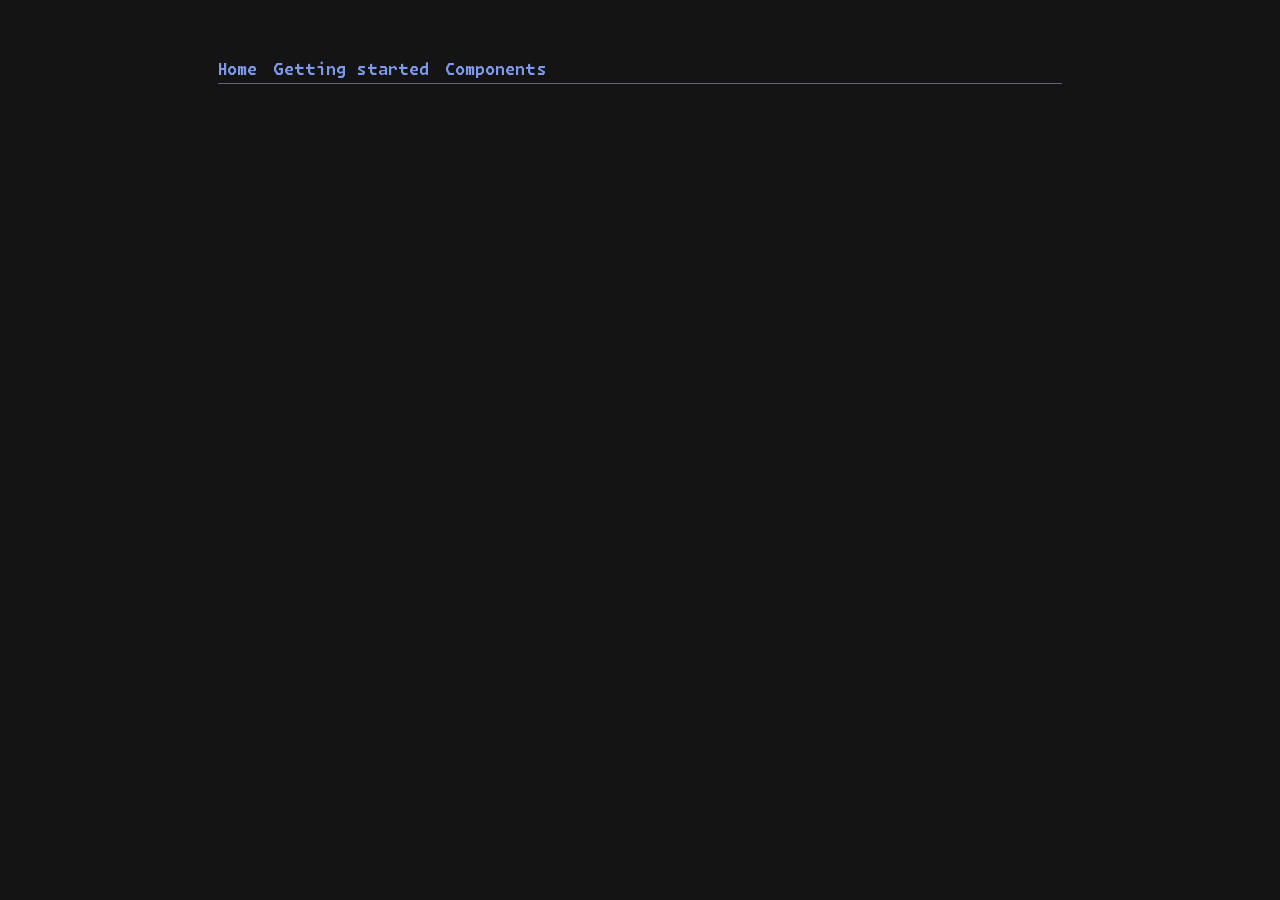
==== docs/components.html @ 402f46d0 "docs: merged docs to main, license merged docs to main since i can exclude docs in typst.toml" ====
<!DOCTYPE html><html><head><meta charset="utf-8"><link rel="stylesheet" href="vague.css"><title>Components</title></head><nav style="display: flex; gap: 1rem; flex-wrap: wrap;"><a href="index.html"><strong style="display: block">Home</strong></a><a href="gettingstarted.html"><strong style="display: block">Getting started</strong></a><a href="#"><strong style="display: block">Components</strong></a></nav><body></body></html>
---- docs/vague.css ----
/* Vague-inspired documentation stylesheet
   Palette: https://github.com/vague-theme/vague.nvim */

:root {
  color-scheme: dark;

  --black: #141415;
  --shadow: #1c1c24;
  --graphite: #252530;
  --onyx: #333738;
  --muted: #606079;
  --gray: #878787;
  --white: #cdcdcd;
  --yellow: #f3be7c;
  --amber: #e8b589;
  --gold: #e0a363;
  --peach: #c48282;
  --red: #d8647e;
  --storm: #405065;
  --lilac: #c3c3d5;
  --cyan: #aeaed1;
  --magenta: #bb9dbd;
  --aqua: #b4d4cf;
  --lavender: #90a0b5;
  --teal: #9bb4bc;
  --blue: #6e94b2;
  --iris: #7e98e8;
  --green: #7fa563;

  --bg: var(--black);
  --surface: var(--shadow);
  --border: var(--graphite);
  --fg: var(--white);
  --text-muted: var(--gray);
}

@font-face {
  font-family: "Monaspace Krypton";
  src: url("fonts/MonaspaceKryptonVar.woff2") format("woff2");
  font-weight: 100 900;
  font-style: normal;
  font-display: swap;
}

* {
  box-sizing: border-box;
}

html {
  margin: 0 auto;
  max-width: 900px;
}

body {
  background-color: var(--bg);
  color: var(--fg);
  padding: 3rem 1.25rem 5rem;
  font: 16px/1.7 system-ui, sans-serif;
}

h1,
h2,
h3,
h4,
h5,
h6 {
  color: var(--fg);
  line-height: 1.3;
  margin: 2rem 0 0.75rem;
  font-family: "Monaspace Krypton", monospace;
}

h1 {
  font-size: 2rem;
}

h2 {
  font-size: 1.5rem;
}

h3 {
  font-size: 1.2rem;
}

p,
ul,
ol {
  margin: 0 0 1rem;
}

li+li {
  margin-top: 0.25rem;
}

/* Links */
a {
  color: var(--iris);
  text-decoration: none;
}

a:hover {
  color: var(--aqua);
  text-decoration: underline;
}

a:focus-visible {
  outline: 2px solid var(--iris);
  outline-offset: 3px;
}

/* Inline and block code */
code,
pre {
  font-family: ui-monospace, 'Cascadia Code', monospace;
}

code {
  color: var(--amber);
  background: var(--surface);
  padding: 0.15em 0.35em;
  border-radius: 4px;
  font-size: 0.9em;
}

pre {
  background: var(--surface);
  border: 1px solid var(--border);
  border-radius: 6px;
  padding: 1rem;
  overflow-x: auto;
  line-height: 1.5;
}

pre code {
  padding: 0;
  color: var(--fg);
  background: transparent;
}

/* Quotes, separators, and tables */
blockquote {
  margin: 1.5rem 0;
  padding: 0.25rem 1rem;
  border-left: 3px solid var(--cyan);
  color: var(--text-muted);
}

hr {
  border: 0;
  border-top: 1px solid var(--border);
  margin: 2rem 0;
}

table {
  width: 100%;
  border-collapse: collapse;
  margin: 1.5rem 0;
}

th,
td {
  padding: 0.5rem 0.75rem;
  border-bottom: 1px solid var(--border);
  text-align: left;
}

th {
  color: var(--aqua);
}

img,
svg {
  max-width: 100%;
  height: auto;
}

nav {
  font-family: "Monaspace Krypton", monospace;
  border-bottom: 1px solid var(--muted);
}

::selection {
  background: var(--storm);
  color: var(--fg);
}
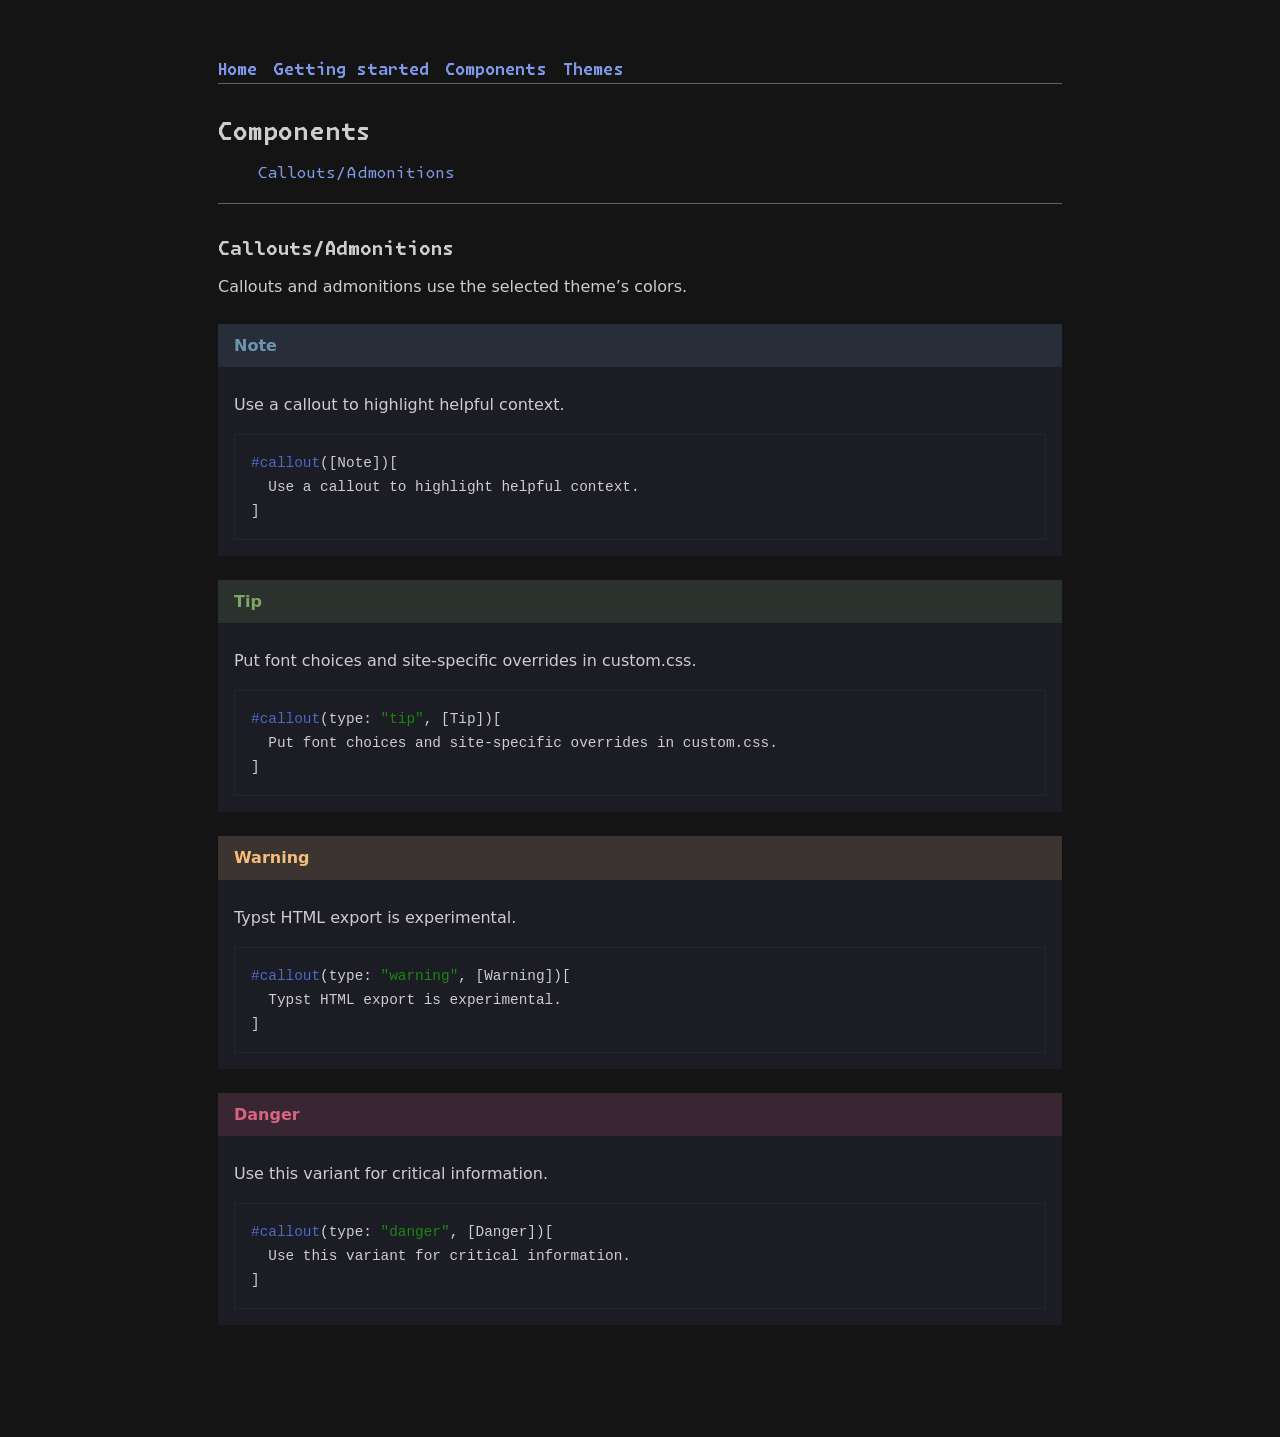
==== commit 4a12438b: "feat(themes, components): rosepine, callout Added css for three rosepine themes (changed existing va" ====
--- a/docs/components.html
+++ b/docs/components.html
@@ -1 +1,9 @@
-<!DOCTYPE html><html><head><meta charset="utf-8"><link rel="stylesheet" href="vague.css"><title>Components</title></head><nav style="display: flex; gap: 1rem; flex-wrap: wrap;"><a href="index.html"><strong style="display: block">Home</strong></a><a href="gettingstarted.html"><strong style="display: block">Getting started</strong></a><a href="#"><strong style="display: block">Components</strong></a></nav><body></body></html>+<!DOCTYPE html><html><head><meta charset="utf-8"><link rel="stylesheet" href="vague.css"><link rel="stylesheet" href="components.css"><link rel="stylesheet" href="custom.css"><title>Components</title></head><nav><a href="index.html"><strong style="display: block">Home</strong></a><a href="gettingstarted.html"><strong style="display: block">Getting started</strong></a><a href="#"><strong style="display: block">Components</strong></a><a href="themes.html"><strong style="display: block">Themes</strong></a></nav><body><h2>Components</h2><nav role="doc-toc"><ol style="list-style-type: none"><li><a href="#loc-1">Callouts/Admonitions</a></li></ol></nav><h3 id="loc-1">Callouts/Admonitions</h3><p>Callouts and admonitions use the selected theme’s colors.</p><aside class="callout note"><p class="callout-title">Note</p><p>Use a callout to highlight helpful context.</p><pre><code data-lang="typst"><span style="color: #4b69c6">#</span><span style="color: #4b69c6">callout</span>([Note])[
+  Use a callout to highlight helpful context.
+]</code></pre></aside><aside class="callout tip"><p class="callout-title">Tip</p><p>Put font choices and site-specific overrides in custom.css.</p><pre><code data-lang="typst"><span style="color: #4b69c6">#</span><span style="color: #4b69c6">callout</span>(type: <span style="color: #198810">"tip"</span>, [Tip])[
+  Put font choices and site-specific overrides in custom.css.
+]</code></pre></aside><aside class="callout warning"><p class="callout-title">Warning</p><p>Typst HTML export is experimental.</p><pre><code data-lang="typst"><span style="color: #4b69c6">#</span><span style="color: #4b69c6">callout</span>(type: <span style="color: #198810">"warning"</span>, [Warning])[
+  Typst HTML export is experimental.
+]</code></pre></aside><aside class="callout danger"><p class="callout-title">Danger</p><p>Use this variant for critical information.</p><pre><code data-lang="typst"><span style="color: #4b69c6">#</span><span style="color: #4b69c6">callout</span>(type: <span style="color: #198810">"danger"</span>, [Danger])[
+  Use this variant for critical information.
+]</code></pre></aside></body></html>
--- a/docs/vague.css
+++ b/docs/vague.css
@@ -1,9 +1,10 @@
-/* Vague-inspired documentation stylesheet
+/* Vague color theme
    Palette: https://github.com/vague-theme/vague.nvim */
 
 :root {
   color-scheme: dark;
 
+  /* Theme-specific palette. Shared components never reference these names. */
   --black: #141415;
   --shadow: #1c1c24;
   --graphite: #252530;
@@ -27,159 +28,38 @@
   --iris: #7e98e8;
   --green: #7fa563;
 
+  /* Public theme roles. Keep these names identical in every theme.
+     Multiple roles may reference the same palette color. */
+  /* Main page background; use the darkest/lightest base of the theme. */
   --bg: var(--black);
+  /* Raised background for code and callout bodies; slightly offset from --bg. */
   --surface: var(--shadow);
+  /* Subtle separator for code blocks, tables, and horizontal rules. */
   --border: var(--graphite);
+  /* Primary text, headings, and selected text; high contrast against backgrounds. */
   --fg: var(--white);
+  /* Secondary text in blockquotes; quieter than --fg but still readable. */
   --text-muted: var(--gray);
+  /* Links and keyboard focus outlines; a clear accent against --bg. */
+  --link: var(--iris);
+  /* Hovered links; a distinct, readable accent. */
+  --link-hover: var(--aqua);
+  /* Inline code text; a readable accent against --surface. */
+  --code: var(--amber);
+  /* Blockquote left border; a secondary accent. */
+  --quote: var(--cyan);
+  /* Table header text; a readable accent. */
+  --table-heading: var(--aqua);
+  /* Navigation bottom separator; a neutral separator color. */
+  --nav-border: var(--muted);
+  /* Selected text background; must contrast with --fg. */
+  --selection-bg: var(--storm);
+  /* Note/info callout titles and tinted headers; typically blue or cyan. */
+  --info: var(--blue);
+  /* Tip/success callout titles and tinted headers; green or another positive accent. */
+  --success: var(--green);
+  /* Warning/caution callout titles and tinted headers; typically gold or orange. */
+  --warning: var(--yellow);
+  /* Danger/error callout titles and tinted headers; typically red or pink. */
+  --danger: var(--red);
 }
-
-@font-face {
-  font-family: "Monaspace Krypton";
-  src: url("fonts/MonaspaceKryptonVar.woff2") format("woff2");
-  font-weight: 100 900;
-  font-style: normal;
-  font-display: swap;
-}
-
-* {
-  box-sizing: border-box;
-}
-
-html {
-  margin: 0 auto;
-  max-width: 900px;
-}
-
-body {
-  background-color: var(--bg);
-  color: var(--fg);
-  padding: 3rem 1.25rem 5rem;
-  font: 16px/1.7 system-ui, sans-serif;
-}
-
-h1,
-h2,
-h3,
-h4,
-h5,
-h6 {
-  color: var(--fg);
-  line-height: 1.3;
-  margin: 2rem 0 0.75rem;
-  font-family: "Monaspace Krypton", monospace;
-}
-
-h1 {
-  font-size: 2rem;
-}
-
-h2 {
-  font-size: 1.5rem;
-}
-
-h3 {
-  font-size: 1.2rem;
-}
-
-p,
-ul,
-ol {
-  margin: 0 0 1rem;
-}
-
-li+li {
-  margin-top: 0.25rem;
-}
-
-/* Links */
-a {
-  color: var(--iris);
-  text-decoration: none;
-}
-
-a:hover {
-  color: var(--aqua);
-  text-decoration: underline;
-}
-
-a:focus-visible {
-  outline: 2px solid var(--iris);
-  outline-offset: 3px;
-}
-
-/* Inline and block code */
-code,
-pre {
-  font-family: ui-monospace, 'Cascadia Code', monospace;
-}
-
-code {
-  color: var(--amber);
-  background: var(--surface);
-  padding: 0.15em 0.35em;
-  border-radius: 4px;
-  font-size: 0.9em;
-}
-
-pre {
-  background: var(--surface);
-  border: 1px solid var(--border);
-  border-radius: 6px;
-  padding: 1rem;
-  overflow-x: auto;
-  line-height: 1.5;
-}
-
-pre code {
-  padding: 0;
-  color: var(--fg);
-  background: transparent;
-}
-
-/* Quotes, separators, and tables */
-blockquote {
-  margin: 1.5rem 0;
-  padding: 0.25rem 1rem;
-  border-left: 3px solid var(--cyan);
-  color: var(--text-muted);
-}
-
-hr {
-  border: 0;
-  border-top: 1px solid var(--border);
-  margin: 2rem 0;
-}
-
-table {
-  width: 100%;
-  border-collapse: collapse;
-  margin: 1.5rem 0;
-}
-
-th,
-td {
-  padding: 0.5rem 0.75rem;
-  border-bottom: 1px solid var(--border);
-  text-align: left;
-}
-
-th {
-  color: var(--aqua);
-}
-
-img,
-svg {
-  max-width: 100%;
-  height: auto;
-}
-
-nav {
-  font-family: "Monaspace Krypton", monospace;
-  border-bottom: 1px solid var(--muted);
-}
-
-::selection {
-  background: var(--storm);
-  color: var(--fg);
-}
--- a/docs/components.css
+++ b/docs/components.css
@@ -0,0 +1,186 @@
+/* Shared layout, typography, and components. Colors come from the theme. */
+
+* {
+  box-sizing: border-box;
+}
+
+html {
+  margin: 0 auto;
+  max-width: 900px;
+}
+
+body {
+  background-color: var(--bg);
+  color: var(--fg);
+  padding: 3rem 1.25rem 5rem;
+  font: 16px/1.7 var(--font-body, system-ui, sans-serif);
+}
+
+h1,
+h2,
+h3,
+h4,
+h5,
+h6 {
+  color: var(--fg);
+  line-height: 1.3;
+  margin: 2rem 0 0.75rem;
+  font-family: var(--font-heading, system-ui, sans-serif);
+}
+
+h1 {
+  font-size: 2rem;
+}
+
+h2 {
+  font-size: 1.5rem;
+}
+
+h3 {
+  font-size: 1.2rem;
+}
+
+p,
+ul,
+ol {
+  margin: 0 0 1rem;
+}
+
+li + li {
+  margin-top: 0.25rem;
+}
+
+/* Links */
+a {
+  color: var(--link);
+  text-decoration: none;
+}
+
+a:hover {
+  color: var(--link-hover);
+  text-decoration: underline;
+}
+
+a:focus-visible {
+  outline: 2px solid var(--link);
+  outline-offset: 3px;
+}
+
+/* Inline and block code */
+code,
+pre {
+  font-family: var(--font-code, ui-monospace, monospace);
+}
+
+code {
+  color: var(--code);
+  background: var(--surface);
+  padding: 0.15em 0.35em;
+  font-size: 0.9em;
+}
+
+pre {
+  background: var(--surface);
+  border: 1px solid var(--border);
+  padding: 1rem;
+  overflow-x: auto;
+  line-height: 1.5;
+}
+
+pre code {
+  padding: 0;
+  color: var(--fg);
+  background: transparent;
+}
+
+/* Quotes, separators, and tables */
+blockquote {
+  margin: 1.5rem 0;
+  padding: 0.25rem 1rem;
+  border-left: 3px solid var(--quote);
+  color: var(--text-muted);
+}
+
+hr {
+  border: 0;
+  border-top: 1px solid var(--border);
+  margin: 2rem 0;
+}
+
+table {
+  width: 100%;
+  border-collapse: collapse;
+  margin: 1.5rem 0;
+}
+
+th,
+td {
+  padding: 0.5rem 0.75rem;
+  border-bottom: 1px solid var(--border);
+  text-align: left;
+}
+
+th {
+  color: var(--table-heading);
+}
+
+img,
+svg {
+  max-width: 100%;
+  height: auto;
+}
+
+nav {
+  display: flex;
+  gap: 1rem;
+  flex-wrap: wrap;
+  font-family: var(--font-heading, system-ui, sans-serif);
+  border-bottom: 1px solid var(--nav-border);
+}
+
+::selection {
+  background: var(--selection-bg);
+  color: var(--fg);
+}
+
+/* Callouts and admonitions share the same markup and variants. */
+.callout,
+.admonition {
+  --callout-color: var(--info);
+  margin: 1.5rem 0;
+  padding: 1rem;
+  color: var(--fg);
+  background: var(--surface);
+  border: 0;
+  border-radius: 0;
+}
+
+:is(.callout, .admonition):is(.note, .info) {
+  --callout-color: var(--info);
+}
+
+:is(.callout, .admonition):is(.tip, .success) {
+  --callout-color: var(--success);
+}
+
+:is(.callout, .admonition):is(.warning, .caution) {
+  --callout-color: var(--warning);
+}
+
+:is(.callout, .admonition):is(.danger, .error) {
+  --callout-color: var(--danger);
+}
+
+.callout-title,
+.admonition-title {
+  margin: -1rem -1rem 1.5rem;
+  padding: 0.5rem 1rem;
+  color: var(--callout-color);
+  background: color-mix(in srgb, var(--callout-color) 15%, var(--surface));
+  font-weight: 700;
+}
+
+/* Plain-text bodies leave the title as the last element child. */
+:is(.callout, .admonition) > :last-child:not(.callout-title, .admonition-title) {
+  margin-bottom: 0;
+}
--- a/docs/custom.css
+++ b/docs/custom.css
@@ -0,0 +1,17 @@
+/* Site customization. Loaded last so these rules can override shared styles.
+   Font URLs are relative to this stylesheet in the generated site. */
+
+@font-face {
+  font-family: "Monaspace Krypton";
+  src: url("fonts/MonaspaceKryptonVar.woff2") format("woff2");
+  font-weight: 100 900;
+  font-style: normal;
+  font-display: swap;
+}
+
+:root {
+  --font-body: system-ui, sans-serif;
+  --font-heading: "Monaspace Krypton", monospace;
+  /* Try the installed font first, then the bundled web font. */
+  --font-code: "JuliaMono", monospace;
+}
